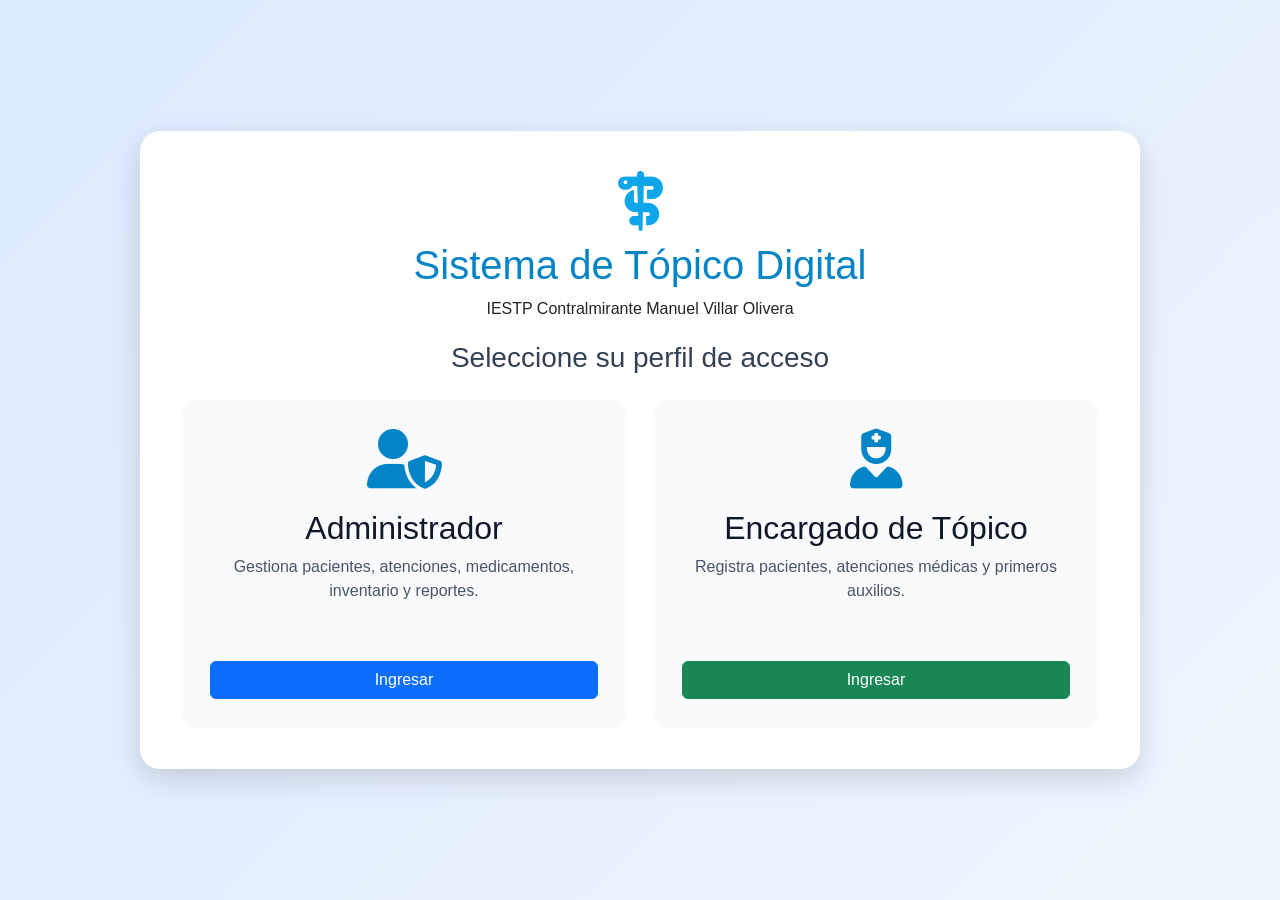
==== index.html @ b9e9560d "Actualizacion 1" ====
<!DOCTYPE html>
<html lang="es">

<head>

    <meta charset="UTF-8">
    <meta name="viewport" content="width=device-width, initial-scale=1.0">

    <title>Sistema de Tópico Digital</title>

    <!-- Bootstrap -->

    <link href="https://cdn.jsdelivr.net/npm/bootstrap@5.3.3/dist/css/bootstrap.min.css" rel="stylesheet">

    <!-- Iconos -->

    <link rel="stylesheet"
        href="https://cdnjs.cloudflare.com/ajax/libs/font-awesome/6.5.2/css/all.min.css">

    <!-- CSS -->

    <link rel="stylesheet" href="css/estilos.css">

</head>

<body>

    <div class="fondo">

        <div class="contenedor">

            <div class="titulo">

                <i class="fa-solid fa-staff-snake icono"></i>

                <h1>Sistema de Tópico Digital</h1>

                <p>
                    IESTP Contralmirante Manuel Villar Olivera
                </p>

            </div>

            <h3 class="subtitulo">
                Seleccione su perfil de acceso
            </h3>

            <div class="row mt-4">

                <!-- Administrador -->

                <div class="col-md-6">

                    <div class="tarjeta">

                        <i class="fa-solid fa-user-shield icono-tarjeta"></i>

                        <h2>Administrador</h2>

                        <p>
                            Gestiona pacientes,
                            atenciones,
                            medicamentos,
                            inventario y reportes.
                        </p>

                        <button
                            class="btn btn-primary boton"
                            onclick="irAdministrador()">

                            Ingresar

                        </button>

                    </div>

                </div>

                <!-- Encargado -->

                <div class="col-md-6">

                    <div class="tarjeta">

                        <i class="fa-solid fa-user-nurse icono-tarjeta"></i>

                        <h2>Encargado de Tópico</h2>

                        <p>
                            Registra pacientes,
                            atenciones médicas
                            y primeros auxilios.
                        </p>

                        <button
                            class="btn btn-success boton"
                            onclick="irEncargado()">

                            Ingresar

                        </button>

                    </div>

                </div>

            </div>

        </div>

    </div>

    <script src="js/app.js"></script>

</body>

</html>
---- css/estilos.css ----
body {

    margin: 0;

    font-family: 'Segoe UI', sans-serif;

    background: #eaf6ff;

}

.fondo {

    min-height: 100vh;

    display: flex;

    justify-content: center;

    align-items: center;

    background:
        linear-gradient(
            135deg,
            #dbeafe,
            #eff6ff
        );

}

.contenedor {

    width: 90%;

    max-width: 1000px;

    background: white;

    border-radius: 20px;

    padding: 40px;

    box-shadow: 0 10px 30px rgba(0,0,0,.15);

}

.titulo {

    text-align: center;

}

.icono {

    font-size: 60px;

    color: #0ea5e9;
}

.titulo h1 {

    color: #0284c7;

    margin-top: 10px;
}

.subtitulo {

    text-align: center;

    margin-top: 20px;

    color: #334155;
}

.tarjeta {

    background: #f8fafc;

    border-radius: 20px;

    padding: 30px;

    text-align: center;

    transition: 0.4s;

    height: 100%;
}

.tarjeta:hover {

    transform: translateY(-10px);

    box-shadow: 0 10px 25px rgba(0,0,0,.15);
}

.icono-tarjeta {

    font-size: 60px;

    margin-bottom: 20px;

    color: #0284c7;
}

.tarjeta h2 {

    color: #0f172a;
}

.tarjeta p {

    color: #475569;

    min-height: 90px;
}

.boton {

    width: 100%;
}
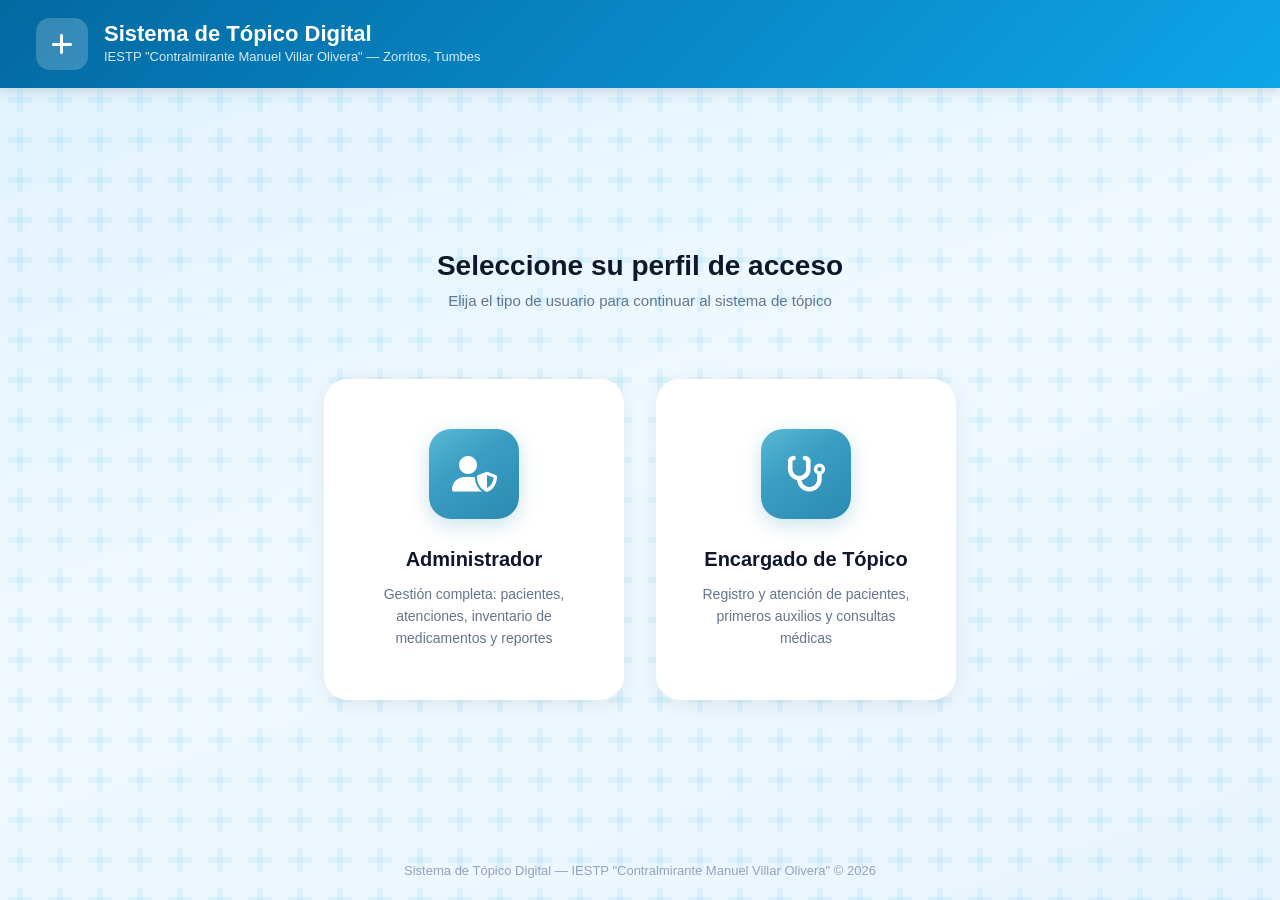
==== commit d63fd960: "Update index.html" ====
--- a/index.html
+++ b/index.html
@@ -2,116 +2,241 @@
 <html lang="es">
 
 <head>
-
     <meta charset="UTF-8">
     <meta name="viewport" content="width=device-width, initial-scale=1.0">
-
     <title>Sistema de Tópico Digital</title>
 
     <!-- Bootstrap -->
-
     <link href="https://cdn.jsdelivr.net/npm/bootstrap@5.3.3/dist/css/bootstrap.min.css" rel="stylesheet">
 
     <!-- Iconos -->
-
-    <link rel="stylesheet"
-        href="https://cdnjs.cloudflare.com/ajax/libs/font-awesome/6.5.2/css/all.min.css">
-
-    <!-- CSS -->
-
-    <link rel="stylesheet" href="css/estilos.css">
-
+    <link rel="stylesheet" href="https://cdnjs.cloudflare.com/ajax/libs/font-awesome/6.5.2/css/all.min.css">
+
+    <style>
+        * {
+            margin: 0;
+            padding: 0;
+            box-sizing: border-box;
+        }
+
+        body {
+            font-family: 'Segoe UI', sans-serif;
+            min-height: 100vh;
+            display: flex;
+            flex-direction: column;
+            background: linear-gradient(160deg, #e0f2fe 0%, #f0f9ff 50%, #e8f4fd 100%);
+        }
+
+        /* Fondo decorativo con cruces */
+        body::before {
+            content: '';
+            position: fixed;
+            inset: 0;
+            background-image:
+                url("data:image/svg+xml,%3Csvg width='40' height='40' viewBox='0 0 40 40' xmlns='http://www.w3.org/2000/svg'%3E%3Cg fill='%230ea5e9' fill-opacity='0.07'%3E%3Crect x='17' y='8' width='6' height='24' rx='2'/%3E%3Crect x='8' y='17' width='24' height='6' rx='2'/%3E%3C/g%3E%3C/svg%3E");
+            pointer-events: none;
+            z-index: 0;
+        }
+
+        /* HEADER */
+        .header {
+            background: linear-gradient(135deg, #0369a1, #0ea5e9);
+            padding: 18px 36px;
+            display: flex;
+            align-items: center;
+            gap: 16px;
+            box-shadow: 0 2px 12px rgba(0,0,0,0.15);
+            position: relative;
+            z-index: 1;
+        }
+
+        .header-icon {
+            width: 52px;
+            height: 52px;
+            background: rgba(255,255,255,0.2);
+            border-radius: 14px;
+            display: flex;
+            align-items: center;
+            justify-content: center;
+            font-size: 22px;
+            color: white;
+        }
+
+        .header-icon i { font-size: 24px; }
+
+        .header-text h1 {
+            color: white;
+            font-size: 22px;
+            font-weight: 700;
+            margin: 0;
+            line-height: 1.2;
+        }
+
+        .header-text p {
+            color: rgba(255,255,255,0.85);
+            font-size: 13px;
+            margin: 0;
+        }
+
+        /* CONTENIDO PRINCIPAL */
+        .main {
+            flex: 1;
+            display: flex;
+            flex-direction: column;
+            align-items: center;
+            justify-content: center;
+            padding: 60px 20px 40px;
+            position: relative;
+            z-index: 1;
+        }
+
+        .titulo-seccion {
+            text-align: center;
+            margin-bottom: 50px;
+        }
+
+        .titulo-seccion h2 {
+            font-size: 28px;
+            font-weight: 700;
+            color: #0f172a;
+            margin-bottom: 8px;
+        }
+
+        .titulo-seccion p {
+            font-size: 15px;
+            color: #64748b;
+        }
+
+        /* TARJETAS */
+        .tarjetas-wrapper {
+            display: flex;
+            gap: 32px;
+            justify-content: center;
+            flex-wrap: wrap;
+        }
+
+        .tarjeta {
+            background: white;
+            border-radius: 24px;
+            padding: 48px 40px;
+            width: 300px;
+            text-align: center;
+            box-shadow: 0 4px 24px rgba(0,0,0,0.07);
+            cursor: pointer;
+            transition: 0.3s ease;
+            border: 2px solid transparent;
+        }
+
+        .tarjeta:hover {
+            transform: translateY(-6px);
+            box-shadow: 0 12px 36px rgba(2,132,199,0.15);
+            border-color: #bae6fd;
+        }
+
+        .icono-tarjeta {
+            width: 90px;
+            height: 90px;
+            border-radius: 22px;
+            display: flex;
+            align-items: center;
+            justify-content: center;
+            margin: 0 auto 28px;
+            font-size: 36px;
+            color: white;
+            background: linear-gradient(145deg, #5ab8d4 0%, #3a9ec2 40%, #2b8aaf 100%);
+            box-shadow: 0 6px 20px rgba(42,138,175,0.25);
+        }
+
+        .tarjeta h2 {
+            font-size: 20px;
+            font-weight: 700;
+            color: #0f172a;
+            margin-bottom: 12px;
+        }
+
+        .tarjeta p {
+            font-size: 14px;
+            color: #64748b;
+            line-height: 1.6;
+            margin: 0;
+        }
+
+        /* FOOTER */
+        .footer {
+            text-align: center;
+            padding: 20px;
+            font-size: 13px;
+            color: #94a3b8;
+            position: relative;
+            z-index: 1;
+        }
+
+        @media (max-width: 680px) {
+            .tarjeta { width: 100%; max-width: 320px; }
+            .titulo-seccion h2 { font-size: 22px; }
+        }
+    </style>
 </head>
 
 <body>
 
-    <div class="fondo">
-
-        <div class="contenedor">
-
-            <div class="titulo">
-
-                <i class="fa-solid fa-staff-snake icono"></i>
-
-                <h1>Sistema de Tópico Digital</h1>
-
-                <p>
-                    IESTP Contralmirante Manuel Villar Olivera
-                </p>
-
+    <!-- HEADER -->
+    <div class="header">
+        <div class="header-icon">
+            <i class="fa-solid fa-plus"></i>
+        </div>
+        <div class="header-text">
+            <h1>Sistema de Tópico Digital</h1>
+            <p>IESTP "Contralmirante Manuel Villar Olivera" — Zorritos, Tumbes</p>
+        </div>
+    </div>
+
+    <!-- CONTENIDO -->
+    <div class="main">
+
+        <div class="titulo-seccion">
+            <h2>Seleccione su perfil de acceso</h2>
+            <p>Elija el tipo de usuario para continuar al sistema de tópico</p>
+        </div>
+
+        <div class="tarjetas-wrapper">
+
+            <!-- Administrador -->
+            <div class="tarjeta" onclick="irAdministrador()">
+                <div class="icono-tarjeta">
+                    <i class="fa-solid fa-user-shield"></i>
+                </div>
+                <h2>Administrador</h2>
+                <p>Gestión completa: pacientes, atenciones, inventario de medicamentos y reportes</p>
             </div>
 
-            <h3 class="subtitulo">
-                Seleccione su perfil de acceso
-            </h3>
-
-            <div class="row mt-4">
-
-                <!-- Administrador -->
-
-                <div class="col-md-6">
-
-                    <div class="tarjeta">
-
-                        <i class="fa-solid fa-user-shield icono-tarjeta"></i>
-
-                        <h2>Administrador</h2>
-
-                        <p>
-                            Gestiona pacientes,
-                            atenciones,
-                            medicamentos,
-                            inventario y reportes.
-                        </p>
-
-                        <button
-                            class="btn btn-primary boton"
-                            onclick="irAdministrador()">
-
-                            Ingresar
-
-                        </button>
-
-                    </div>
-
+            <!-- Encargado -->
+            <div class="tarjeta" onclick="irEncargado()">
+                <div class="icono-tarjeta">
+                    <i class="fa-solid fa-stethoscope"></i>
                 </div>
-
-                <!-- Encargado -->
-
-                <div class="col-md-6">
-
-                    <div class="tarjeta">
-
-                        <i class="fa-solid fa-user-nurse icono-tarjeta"></i>
-
-                        <h2>Encargado de Tópico</h2>
-
-                        <p>
-                            Registra pacientes,
-                            atenciones médicas
-                            y primeros auxilios.
-                        </p>
-
-                        <button
-                            class="btn btn-success boton"
-                            onclick="irEncargado()">
-
-                            Ingresar
-
-                        </button>
-
-                    </div>
-
-                </div>
-
+                <h2>Encargado de Tópico</h2>
+                <p>Registro y atención de pacientes, primeros auxilios y consultas médicas</p>
             </div>
 
         </div>
 
     </div>
 
-    <script src="js/app.js"></script>
+    <!-- FOOTER -->
+    <div class="footer">
+        Sistema de Tópico Digital — IESTP "Contralmirante Manuel Villar Olivera" © 2026
+    </div>
+
+    <script>
+        function irAdministrador() {
+            window.location.href = "paginas/login-admin.html";
+        }
+
+        function irEncargado() {
+            window.location.href = "paginas/login-encargado.html";
+        }
+    </script>
 
 </body>
-
-</html>+</html>
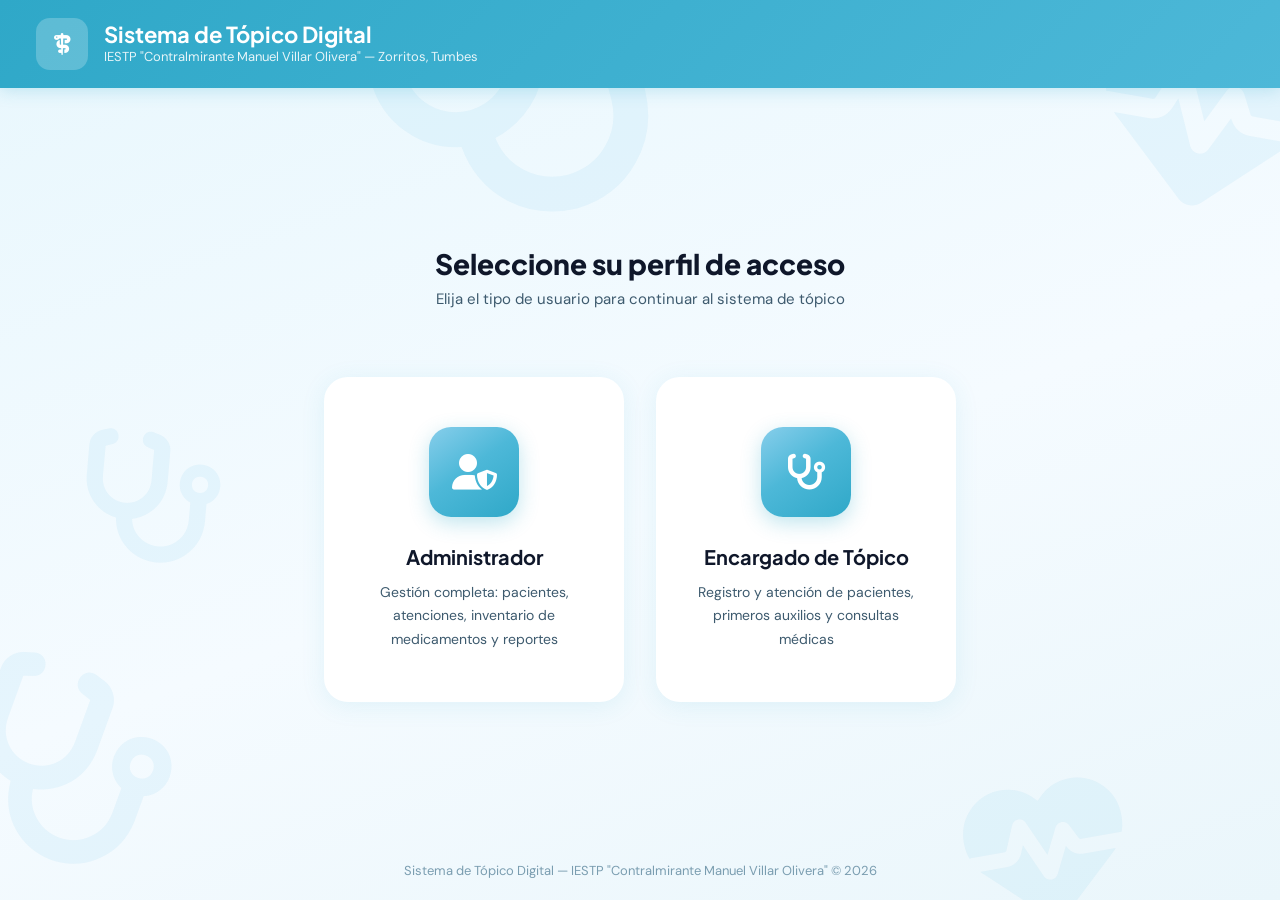
==== commit 421306f0: "Update index.html" ====
--- a/index.html
+++ b/index.html
@@ -6,6 +6,9 @@
     <meta name="viewport" content="width=device-width, initial-scale=1.0">
     <title>Sistema de Tópico Digital</title>
 
+    <!-- Google Fonts -->
+    <link href="https://fonts.googleapis.com/css2?family=Plus+Jakarta+Sans:wght@400;600;700;800&family=DM+Sans:wght@400;500;600&display=swap" rel="stylesheet">
+
     <!-- Bootstrap -->
     <link href="https://cdn.jsdelivr.net/npm/bootstrap@5.3.3/dist/css/bootstrap.min.css" rel="stylesheet">
 
@@ -13,39 +16,57 @@
     <link rel="stylesheet" href="https://cdnjs.cloudflare.com/ajax/libs/font-awesome/6.5.2/css/all.min.css">
 
     <style>
-        * {
-            margin: 0;
-            padding: 0;
-            box-sizing: border-box;
-        }
+        :root {
+            --celeste-1: #2fa8c8;
+            --celeste-2: #4DB8D8;
+            --celeste-3: #87CEEB;
+            --blanco: #ffffff;
+            --fondo: #f0faff;
+            --texto-dark: #0f172a;
+            --texto-mid: #3d5a6e;
+            --texto-light: #7a9db0;
+        }
+
+        * { margin: 0; padding: 0; box-sizing: border-box; }
 
         body {
-            font-family: 'Segoe UI', sans-serif;
+            font-family: 'DM Sans', sans-serif;
             min-height: 100vh;
             display: flex;
             flex-direction: column;
-            background: linear-gradient(160deg, #e0f2fe 0%, #f0f9ff 50%, #e8f4fd 100%);
-        }
-
-        /* Fondo decorativo con cruces */
-        body::before {
-            content: '';
+            background: linear-gradient(160deg, #e8f7fd 0%, #f5fbff 55%, #eaf6fb 100%);
+        }
+
+        /* FONDO ICONOS */
+        .fondo-iconos {
             position: fixed;
             inset: 0;
-            background-image:
-                url("data:image/svg+xml,%3Csvg width='40' height='40' viewBox='0 0 40 40' xmlns='http://www.w3.org/2000/svg'%3E%3Cg fill='%230ea5e9' fill-opacity='0.07'%3E%3Crect x='17' y='8' width='6' height='24' rx='2'/%3E%3Crect x='8' y='17' width='24' height='6' rx='2'/%3E%3C/g%3E%3C/svg%3E");
             pointer-events: none;
             z-index: 0;
-        }
+            overflow: hidden;
+        }
+
+        .fondo-iconos i {
+            position: absolute;
+            color: var(--celeste-3);
+            opacity: 0.13;
+            line-height: 1;
+        }
+
+        .fondo-iconos .i1 { font-size: 280px; top: -60px;    left: 28%;  transform: rotate(-15deg); }
+        .fondo-iconos .i2 { font-size: 210px; top: 10px;     right: -30px; transform: rotate(10deg); }
+        .fondo-iconos .i3 { font-size: 190px; bottom: 40px;  left: -40px; transform: rotate(20deg); }
+        .fondo-iconos .i4 { font-size: 160px; bottom: -30px; right: 12%; transform: rotate(-10deg); }
+        .fondo-iconos .i5 { font-size: 130px; top: 48%;      left: 6%;   transform: rotate(5deg); }
 
         /* HEADER */
         .header {
-            background: linear-gradient(135deg, #0369a1, #0ea5e9);
+            background: linear-gradient(135deg, var(--celeste-1), var(--celeste-2));
             padding: 18px 36px;
             display: flex;
             align-items: center;
             gap: 16px;
-            box-shadow: 0 2px 12px rgba(0,0,0,0.15);
+            box-shadow: 0 2px 16px rgba(47,168,200,0.25);
             position: relative;
             z-index: 1;
         }
@@ -53,18 +74,17 @@
         .header-icon {
             width: 52px;
             height: 52px;
-            background: rgba(255,255,255,0.2);
+            background: rgba(255,255,255,0.22);
             border-radius: 14px;
             display: flex;
             align-items: center;
             justify-content: center;
+            color: white;
             font-size: 22px;
-            color: white;
-        }
-
-        .header-icon i { font-size: 24px; }
+        }
 
         .header-text h1 {
+            font-family: 'Plus Jakarta Sans', sans-serif;
             color: white;
             font-size: 22px;
             font-weight: 700;
@@ -73,12 +93,13 @@
         }
 
         .header-text p {
-            color: rgba(255,255,255,0.85);
+            color: rgba(255,255,255,0.88);
             font-size: 13px;
             margin: 0;
-        }
-
-        /* CONTENIDO PRINCIPAL */
+            font-family: 'DM Sans', sans-serif;
+        }
+
+        /* MAIN */
         .main {
             flex: 1;
             display: flex;
@@ -96,15 +117,17 @@
         }
 
         .titulo-seccion h2 {
+            font-family: 'Plus Jakarta Sans', sans-serif;
             font-size: 28px;
-            font-weight: 700;
-            color: #0f172a;
+            font-weight: 800;
+            color: var(--texto-dark);
             margin-bottom: 8px;
         }
 
         .titulo-seccion p {
+            font-family: 'DM Sans', sans-serif;
             font-size: 15px;
-            color: #64748b;
+            color: var(--texto-mid);
         }
 
         /* TARJETAS */
@@ -116,12 +139,12 @@
         }
 
         .tarjeta {
-            background: white;
+            background: var(--blanco);
             border-radius: 24px;
             padding: 48px 40px;
             width: 300px;
             text-align: center;
-            box-shadow: 0 4px 24px rgba(0,0,0,0.07);
+            box-shadow: 0 4px 24px rgba(47,168,200,0.1);
             cursor: pointer;
             transition: 0.3s ease;
             border: 2px solid transparent;
@@ -129,8 +152,8 @@
 
         .tarjeta:hover {
             transform: translateY(-6px);
-            box-shadow: 0 12px 36px rgba(2,132,199,0.15);
-            border-color: #bae6fd;
+            box-shadow: 0 14px 40px rgba(47,168,200,0.2);
+            border-color: var(--celeste-3);
         }
 
         .icono-tarjeta {
@@ -143,21 +166,23 @@
             margin: 0 auto 28px;
             font-size: 36px;
             color: white;
-            background: linear-gradient(145deg, #5ab8d4 0%, #3a9ec2 40%, #2b8aaf 100%);
-            box-shadow: 0 6px 20px rgba(42,138,175,0.25);
+            background: linear-gradient(145deg, var(--celeste-3) 0%, var(--celeste-2) 45%, var(--celeste-1) 100%);
+            box-shadow: 0 6px 20px rgba(47,168,200,0.3);
         }
 
         .tarjeta h2 {
+            font-family: 'Plus Jakarta Sans', sans-serif;
             font-size: 20px;
             font-weight: 700;
-            color: #0f172a;
+            color: var(--texto-dark);
             margin-bottom: 12px;
         }
 
         .tarjeta p {
+            font-family: 'DM Sans', sans-serif;
             font-size: 14px;
-            color: #64748b;
-            line-height: 1.6;
+            color: var(--texto-mid);
+            line-height: 1.7;
             margin: 0;
         }
 
@@ -165,8 +190,9 @@
         .footer {
             text-align: center;
             padding: 20px;
+            font-family: 'DM Sans', sans-serif;
             font-size: 13px;
-            color: #94a3b8;
+            color: var(--texto-light);
             position: relative;
             z-index: 1;
         }
@@ -180,10 +206,19 @@
 
 <body>
 
+    <!-- FONDO DECORATIVO -->
+    <div class="fondo-iconos">
+        <i class="fa-solid fa-stethoscope i1"></i>
+        <i class="fa-solid fa-heart-pulse i2"></i>
+        <i class="fa-solid fa-stethoscope i3"></i>
+        <i class="fa-solid fa-heart-pulse i4"></i>
+        <i class="fa-solid fa-stethoscope i5"></i>
+    </div>
+
     <!-- HEADER -->
     <div class="header">
         <div class="header-icon">
-            <i class="fa-solid fa-plus"></i>
+            <i class="fa-solid fa-staff-snake"></i>
         </div>
         <div class="header-text">
             <h1>Sistema de Tópico Digital</h1>
@@ -232,7 +267,6 @@
         function irAdministrador() {
             window.location.href = "paginas/login-admin.html";
         }
-
         function irEncargado() {
             window.location.href = "paginas/login-encargado.html";
         }
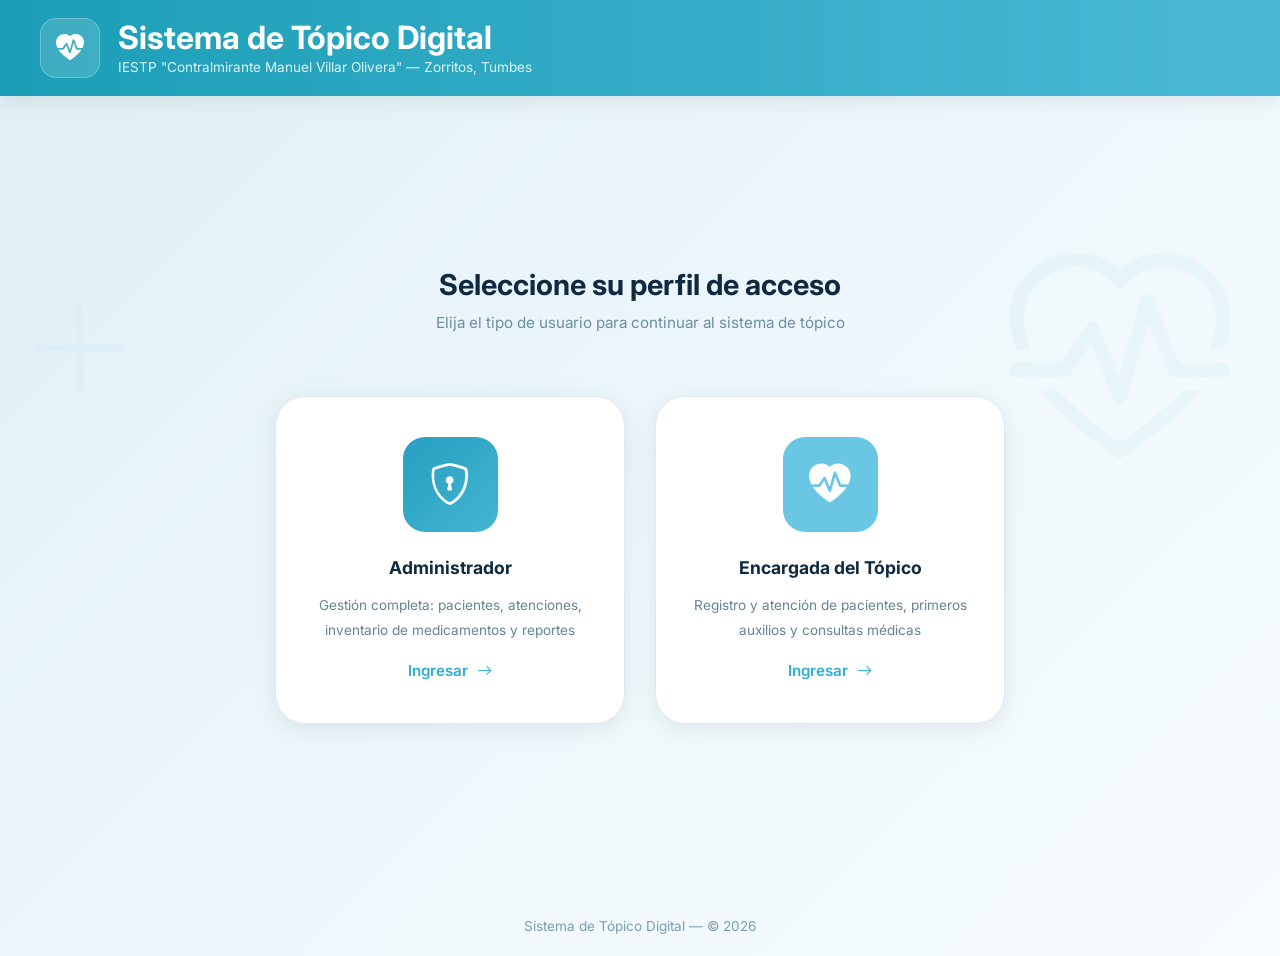
==== commit 0ccc4e91: "Actualizo estilos del menú principal" ====
--- a/index.html
+++ b/index.html
@@ -1,276 +1,335 @@
 <!DOCTYPE html>
 <html lang="es">
-
 <head>
-    <meta charset="UTF-8">
-    <meta name="viewport" content="width=device-width, initial-scale=1.0">
-    <title>Sistema de Tópico Digital</title>
-
-    <!-- Google Fonts -->
-    <link href="https://fonts.googleapis.com/css2?family=Plus+Jakarta+Sans:wght@400;600;700;800&family=DM+Sans:wght@400;500;600&display=swap" rel="stylesheet">
-
-    <!-- Bootstrap -->
-    <link href="https://cdn.jsdelivr.net/npm/bootstrap@5.3.3/dist/css/bootstrap.min.css" rel="stylesheet">
-
-    <!-- Iconos -->
-    <link rel="stylesheet" href="https://cdnjs.cloudflare.com/ajax/libs/font-awesome/6.5.2/css/all.min.css">
-
-    <style>
-        :root {
-            --celeste-1: #2fa8c8;
-            --celeste-2: #4DB8D8;
-            --celeste-3: #87CEEB;
-            --blanco: #ffffff;
-            --fondo: #f0faff;
-            --texto-dark: #0f172a;
-            --texto-mid: #3d5a6e;
-            --texto-light: #7a9db0;
-        }
-
-        * { margin: 0; padding: 0; box-sizing: border-box; }
-
-        body {
-            font-family: 'DM Sans', sans-serif;
-            min-height: 100vh;
-            display: flex;
-            flex-direction: column;
-            background: linear-gradient(160deg, #e8f7fd 0%, #f5fbff 55%, #eaf6fb 100%);
-        }
-
-        /* FONDO ICONOS */
-        .fondo-iconos {
-            position: fixed;
-            inset: 0;
-            pointer-events: none;
-            z-index: 0;
-            overflow: hidden;
-        }
-
-        .fondo-iconos i {
-            position: absolute;
-            color: var(--celeste-3);
-            opacity: 0.13;
-            line-height: 1;
-        }
-
-        .fondo-iconos .i1 { font-size: 280px; top: -60px;    left: 28%;  transform: rotate(-15deg); }
-        .fondo-iconos .i2 { font-size: 210px; top: 10px;     right: -30px; transform: rotate(10deg); }
-        .fondo-iconos .i3 { font-size: 190px; bottom: 40px;  left: -40px; transform: rotate(20deg); }
-        .fondo-iconos .i4 { font-size: 160px; bottom: -30px; right: 12%; transform: rotate(-10deg); }
-        .fondo-iconos .i5 { font-size: 130px; top: 48%;      left: 6%;   transform: rotate(5deg); }
-
-        /* HEADER */
-        .header {
-            background: linear-gradient(135deg, var(--celeste-1), var(--celeste-2));
-            padding: 18px 36px;
-            display: flex;
-            align-items: center;
-            gap: 16px;
-            box-shadow: 0 2px 16px rgba(47,168,200,0.25);
-            position: relative;
-            z-index: 1;
-        }
-
-        .header-icon {
-            width: 52px;
-            height: 52px;
-            background: rgba(255,255,255,0.22);
-            border-radius: 14px;
-            display: flex;
-            align-items: center;
-            justify-content: center;
-            color: white;
-            font-size: 22px;
-        }
-
-        .header-text h1 {
-            font-family: 'Plus Jakarta Sans', sans-serif;
-            color: white;
-            font-size: 22px;
-            font-weight: 700;
-            margin: 0;
-            line-height: 1.2;
-        }
-
-        .header-text p {
-            color: rgba(255,255,255,0.88);
-            font-size: 13px;
-            margin: 0;
-            font-family: 'DM Sans', sans-serif;
-        }
-
-        /* MAIN */
-        .main {
-            flex: 1;
-            display: flex;
-            flex-direction: column;
-            align-items: center;
-            justify-content: center;
-            padding: 60px 20px 40px;
-            position: relative;
-            z-index: 1;
-        }
-
-        .titulo-seccion {
-            text-align: center;
-            margin-bottom: 50px;
-        }
-
-        .titulo-seccion h2 {
-            font-family: 'Plus Jakarta Sans', sans-serif;
-            font-size: 28px;
-            font-weight: 800;
-            color: var(--texto-dark);
-            margin-bottom: 8px;
-        }
-
-        .titulo-seccion p {
-            font-family: 'DM Sans', sans-serif;
-            font-size: 15px;
-            color: var(--texto-mid);
-        }
-
-        /* TARJETAS */
-        .tarjetas-wrapper {
-            display: flex;
-            gap: 32px;
-            justify-content: center;
-            flex-wrap: wrap;
-        }
-
-        .tarjeta {
-            background: var(--blanco);
-            border-radius: 24px;
-            padding: 48px 40px;
-            width: 300px;
-            text-align: center;
-            box-shadow: 0 4px 24px rgba(47,168,200,0.1);
-            cursor: pointer;
-            transition: 0.3s ease;
-            border: 2px solid transparent;
-        }
-
-        .tarjeta:hover {
-            transform: translateY(-6px);
-            box-shadow: 0 14px 40px rgba(47,168,200,0.2);
-            border-color: var(--celeste-3);
-        }
-
-        .icono-tarjeta {
-            width: 90px;
-            height: 90px;
-            border-radius: 22px;
-            display: flex;
-            align-items: center;
-            justify-content: center;
-            margin: 0 auto 28px;
-            font-size: 36px;
-            color: white;
-            background: linear-gradient(145deg, var(--celeste-3) 0%, var(--celeste-2) 45%, var(--celeste-1) 100%);
-            box-shadow: 0 6px 20px rgba(47,168,200,0.3);
-        }
-
-        .tarjeta h2 {
-            font-family: 'Plus Jakarta Sans', sans-serif;
-            font-size: 20px;
-            font-weight: 700;
-            color: var(--texto-dark);
-            margin-bottom: 12px;
-        }
-
-        .tarjeta p {
-            font-family: 'DM Sans', sans-serif;
-            font-size: 14px;
-            color: var(--texto-mid);
-            line-height: 1.7;
-            margin: 0;
-        }
-
-        /* FOOTER */
-        .footer {
-            text-align: center;
-            padding: 20px;
-            font-family: 'DM Sans', sans-serif;
-            font-size: 13px;
-            color: var(--texto-light);
-            position: relative;
-            z-index: 1;
-        }
-
-        @media (max-width: 680px) {
-            .tarjeta { width: 100%; max-width: 320px; }
-            .titulo-seccion h2 { font-size: 22px; }
-        }
-    </style>
+<meta charset="UTF-8">
+<meta name="viewport" content="width=device-width, initial-scale=1.0">
+
+<title>Sistema de Tópico Digital</title>
+
+<link href="https://cdn.jsdelivr.net/npm/bootstrap@5.3.3/dist/css/bootstrap.min.css" rel="stylesheet">
+<link rel="stylesheet" href="https://cdn.jsdelivr.net/npm/bootstrap-icons@1.11.3/font/bootstrap-icons.min.css">
+<link href="https://fonts.googleapis.com/css2?family=Inter:wght@300;400;500;600;700&display=swap" rel="stylesheet">
+
+<style>
+
+*{
+    margin:0;
+    padding:0;
+    box-sizing:border-box;
+}
+
+body{
+    font-family:'Inter',sans-serif;
+    min-height:100vh;
+    background:linear-gradient(
+        135deg,
+        #dfeff5 0%,
+        #edf7fb 50%,
+        #f7fcfe 100%
+    );
+    overflow-x:hidden;
+}
+
+/* HEADER */
+
+header{
+    background:linear-gradient(
+        90deg,
+        #1b9eb7,
+        #4bb9d6
+    );
+
+    padding:18px 40px;
+
+    display:flex;
+    align-items:center;
+    gap:18px;
+
+    box-shadow:0 5px 20px rgba(0,0,0,.08);
+}
+
+.logo-box{
+    width:60px;
+    height:60px;
+    border-radius:16px;
+    background:rgba(255,255,255,.15);
+    border:1px solid rgba(255,255,255,.25);
+
+    display:flex;
+    justify-content:center;
+    align-items:center;
+}
+
+.logo-box i{
+    color:white;
+    font-size:28px;
+}
+
+.header-text h1{
+    color:white;
+    font-size:2rem;
+    font-weight:700;
+    margin:0;
+}
+
+.header-text p{
+    color:rgba(255,255,255,.85);
+    font-size:.85rem;
+    margin:0;
+}
+
+/* MAIN */
+
+main{
+    min-height:calc(100vh - 100px);
+
+    display:flex;
+    flex-direction:column;
+    justify-content:center;
+    align-items:center;
+
+    padding:40px 20px;
+}
+
+.titulo{
+    text-align:center;
+    margin-bottom:45px;
+}
+
+.titulo h2{
+    font-size:1.8rem;
+    font-weight:700;
+    color:#0f2940;
+    margin-bottom:10px;
+}
+
+.titulo p{
+    font-size:.95rem;
+    color:#6d8ea0;
+}
+
+/* CARDS */
+
+.cards{
+    display:flex;
+    gap:30px;
+    flex-wrap:wrap;
+    justify-content:center;
+}
+
+.card-sistema{
+    width:350px;
+
+    background:white;
+
+    border-radius:30px;
+
+    padding:40px 35px;
+
+    text-align:center;
+
+    cursor:pointer;
+
+    border:1px solid #dceaf0;
+
+    box-shadow:
+    0 5px 25px rgba(0,0,0,.08);
+
+    transition:.3s;
+}
+
+.card-sistema:hover{
+    transform:translateY(-8px);
+
+    box-shadow:
+    0 15px 35px rgba(0,0,0,.12);
+}
+
+.icon-card{
+    width:95px;
+    height:95px;
+
+    border-radius:22px;
+
+    display:flex;
+    align-items:center;
+    justify-content:center;
+
+    margin:0 auto 25px;
+}
+
+.admin{
+    background:linear-gradient(
+        135deg,
+        #279fc0,
+        #42b5d3
+    );
+}
+
+.topico{
+    background:#69c7e4;
+}
+
+.icon-card i{
+    color:white;
+    font-size:2.6rem;
+}
+
+.card-sistema h3{
+    font-size:1.1rem;
+    font-weight:700;
+    color:#0f2940;
+    margin-bottom:15px;
+}
+
+.card-sistema p{
+    font-size:.85rem;
+    color:#648497;
+    line-height:1.8;
+    margin-bottom:18px;
+}
+
+.ingresar{
+    color:#2baed8;
+    font-size:.95rem;
+    font-weight:600;
+}
+
+.ingresar i{
+    margin-left:5px;
+}
+
+/* ICONOS DECORATIVOS */
+
+.decoracion{
+    position:absolute;
+    color:#8bcde2;
+    opacity:.08;
+    z-index:0;
+}
+
+.icono1{
+    left:20px;
+    top:260px;
+    font-size:120px;
+}
+
+.icono2{
+    right:50px;
+    top:200px;
+    font-size:220px;
+}
+
+/* FOOTER */
+
+footer{
+    text-align:center;
+    color:#7f9db0;
+    font-size:.85rem;
+    padding:20px;
+}
+
+@media(max-width:768px){
+
+    header{
+        flex-direction:column;
+        text-align:center;
+    }
+
+    .header-text h1{
+        font-size:1.6rem;
+    }
+
+    .card-sistema{
+        width:100%;
+        max-width:350px;
+    }
+
+}
+
+</style>
+
 </head>
-
 <body>
 
-    <!-- FONDO DECORATIVO -->
-    <div class="fondo-iconos">
-        <i class="fa-solid fa-stethoscope i1"></i>
-        <i class="fa-solid fa-heart-pulse i2"></i>
-        <i class="fa-solid fa-stethoscope i3"></i>
-        <i class="fa-solid fa-heart-pulse i4"></i>
-        <i class="fa-solid fa-stethoscope i5"></i>
+<i class="bi bi-plus-lg decoracion icono1"></i>
+<i class="bi bi-heart-pulse decoracion icono2"></i>
+
+<header>
+
+<div class="logo-box">
+<i class="bi bi-heart-pulse-fill"></i>
+</div>
+
+<div class="header-text">
+<h1>Sistema de Tópico Digital</h1>
+<p>IESTP "Contralmirante Manuel Villar Olivera" — Zorritos, Tumbes</p>
+</div>
+
+</header>
+
+<main>
+
+<div class="titulo">
+<h2>Seleccione su perfil de acceso</h2>
+<p>Elija el tipo de usuario para continuar al sistema de tópico</p>
+</div>
+
+<div class="cards">
+
+    <!-- ADMINISTRADOR -->
+    <div class="card-sistema"
+    onclick="window.location.href='paginas/login-admin.html'">
+
+        <div class="icon-card admin">
+            <i class="bi bi-shield-lock"></i>
+        </div>
+
+        <h3>Administrador</h3>
+
+        <p>
+            Gestión completa: pacientes,
+            atenciones, inventario de
+            medicamentos y reportes
+        </p>
+
+        <div class="ingresar">
+            Ingresar <i class="bi bi-arrow-right"></i>
+        </div>
+
     </div>
 
-    <!-- HEADER -->
-    <div class="header">
-        <div class="header-icon">
-            <i class="fa-solid fa-staff-snake"></i>
+    <!-- ENCARGADA DEL TÓPICO -->
+    <div class="card-sistema"
+    onclick="window.location.href='paginas/login-topico.html'">
+
+        <div class="icon-card topico">
+            <i class="bi bi-heart-pulse-fill"></i>
         </div>
-        <div class="header-text">
-            <h1>Sistema de Tópico Digital</h1>
-            <p>IESTP "Contralmirante Manuel Villar Olivera" — Zorritos, Tumbes</p>
+
+        <h3>Encargada del Tópico</h3>
+
+        <p>
+            Registro y atención de pacientes,
+            primeros auxilios y consultas
+            médicas
+        </p>
+
+        <div class="ingresar">
+            Ingresar <i class="bi bi-arrow-right"></i>
         </div>
+
     </div>
 
-    <!-- CONTENIDO -->
-    <div class="main">
-
-        <div class="titulo-seccion">
-            <h2>Seleccione su perfil de acceso</h2>
-            <p>Elija el tipo de usuario para continuar al sistema de tópico</p>
-        </div>
-
-        <div class="tarjetas-wrapper">
-
-            <!-- Administrador -->
-            <div class="tarjeta" onclick="irAdministrador()">
-                <div class="icono-tarjeta">
-                    <i class="fa-solid fa-user-shield"></i>
-                </div>
-                <h2>Administrador</h2>
-                <p>Gestión completa: pacientes, atenciones, inventario de medicamentos y reportes</p>
-            </div>
-
-            <!-- Encargado -->
-            <div class="tarjeta" onclick="irEncargado()">
-                <div class="icono-tarjeta">
-                    <i class="fa-solid fa-stethoscope"></i>
-                </div>
-                <h2>Encargado de Tópico</h2>
-                <p>Registro y atención de pacientes, primeros auxilios y consultas médicas</p>
-            </div>
-
-        </div>
-
-    </div>
-
-    <!-- FOOTER -->
-    <div class="footer">
-        Sistema de Tópico Digital — IESTP "Contralmirante Manuel Villar Olivera" © 2026
-    </div>
-
-    <script>
-        function irAdministrador() {
-            window.location.href = "paginas/login-admin.html";
-        }
-        function irEncargado() {
-            window.location.href = "paginas/login-encargado.html";
-        }
-    </script>
+</div>
+
+</main>
+
+<footer>
+Sistema de Tópico Digital — © 2026
+</footer>
+
+<script src="https://cdn.jsdelivr.net/npm/bootstrap@5.3.3/dist/js/bootstrap.bundle.min.js"></script>
 
 </body>
-</html>
+</html>
